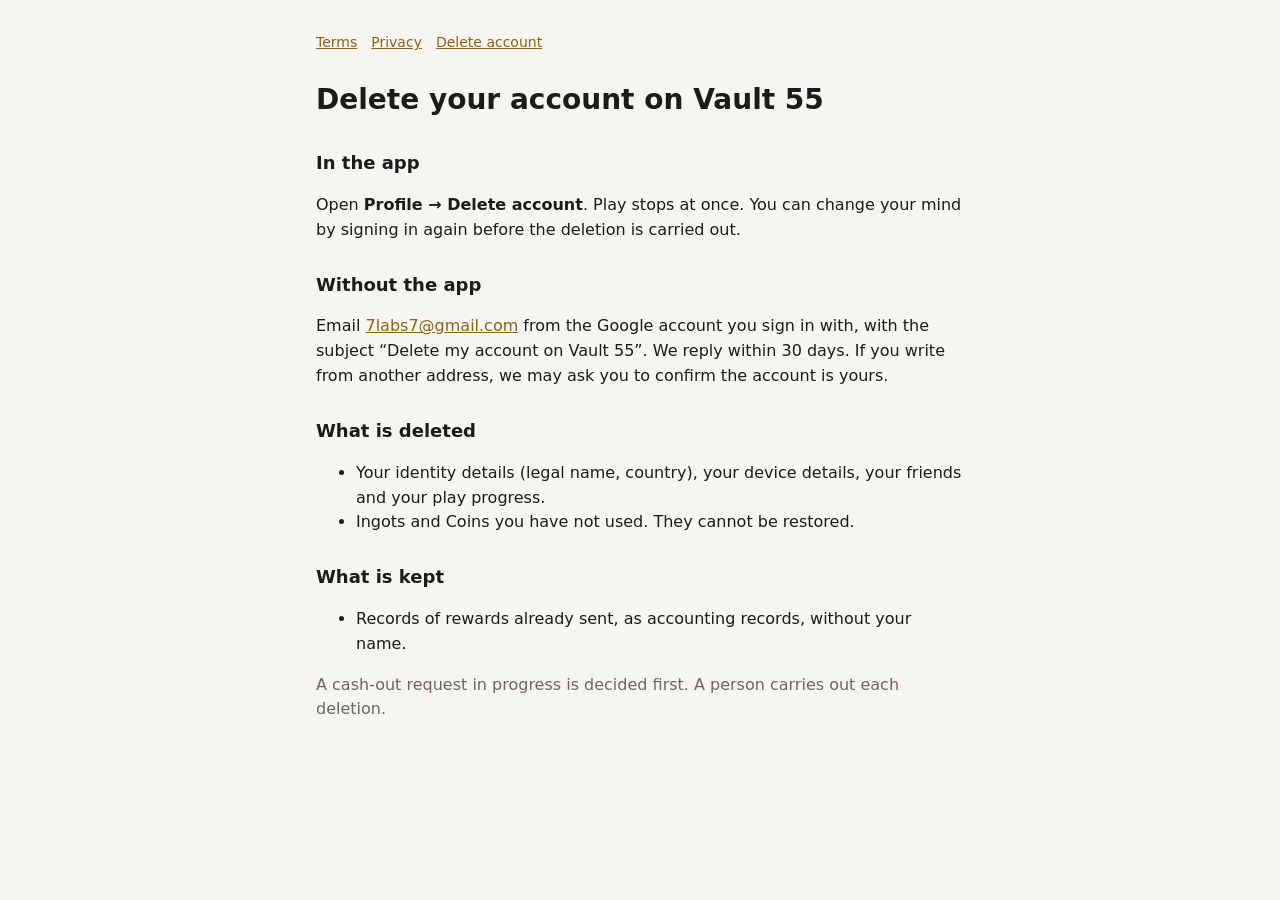
==== delete-account.html @ f18a31ed "Vault 55 website: home, terms, privacy, account deletion" ====
<!doctype html>
<html lang="en">
<head>
  <meta charset="utf-8">
  <meta name="viewport" content="width=device-width, initial-scale=1">
  <title>Delete your account on Vault 55</title>
  <link rel="icon" href="icon.png">
  <link rel="stylesheet" href="site.css">
</head>
<body>
<main>
  <nav><a href="terms.html">Terms</a><a href="privacy.html">Privacy</a><a href="delete-account.html">Delete account</a></nav>
  <h1>Delete your account on Vault 55</h1>

  <h2>In the app</h2>
  <p>Open <strong>Profile → Delete account</strong>. Play stops at once. You can change your mind by signing in again before the deletion is carried out.</p>

  <h2>Without the app</h2>
  <p>Email <a href="mailto:7labs7@gmail.com?subject=Delete%20my%20account%20on%20Vault%2055">7labs7@gmail.com</a> from the Google account you sign in with, with the subject “Delete my account on Vault 55”. We reply within 30 days. If you write from another address, we may ask you to confirm the account is yours.</p>

  <h2>What is deleted</h2>
  <ul>
    <li>Your identity details (legal name, country), your device details, your friends and your play progress.</li>
    <li>Ingots and Coins you have not used. They cannot be restored.</li>
  </ul>
  <h2>What is kept</h2>
  <ul>
    <li>Records of rewards already sent, as accounting records, without your name.</li>
  </ul>
  <p class="muted">A cash-out request in progress is decided first. A person carries out each deletion.</p>
</main>
</body>
</html>
---- site.css ----
:root { --bg: #f6f5f2; --card: #fff; --text: #1c1b19; --muted: #6b675f; --line: #dedbd3; --accent: #8a6412; --bad: #b3261e; --ok: #17794f; }
@media (prefers-color-scheme: dark) { :root { --bg: #14120f; --card: #1f1c18; --text: #f1ece0; --muted: #a9a294; --line: #37322a; --accent: #e7c36a; --bad: #ff8a80; --ok: #58d3a4; } }
* { box-sizing: border-box; }
body { margin: 0; background: var(--bg); color: var(--text); font: 16px/1.55 system-ui, -apple-system, "Segoe UI", sans-serif; }
main { max-width: 680px; margin: 0 auto; padding: 32px 16px 64px; }
h1 { font-size: 28px; margin: 0 0 8px; } h2 { font-size: 18px; margin: 28px 0 4px; }
nav { font-size: 14px; margin-bottom: 24px; } nav a { color: var(--accent); margin-right: 14px; }
.draft { border: 1px solid var(--accent); color: var(--accent); border-radius: 10px; padding: 10px 14px; font-weight: 600; font-size: 14px; }
.muted { color: var(--muted); }
a:focus-visible { outline: 2px solid var(--accent); outline-offset: 2px; }
main a { color: var(--accent); }
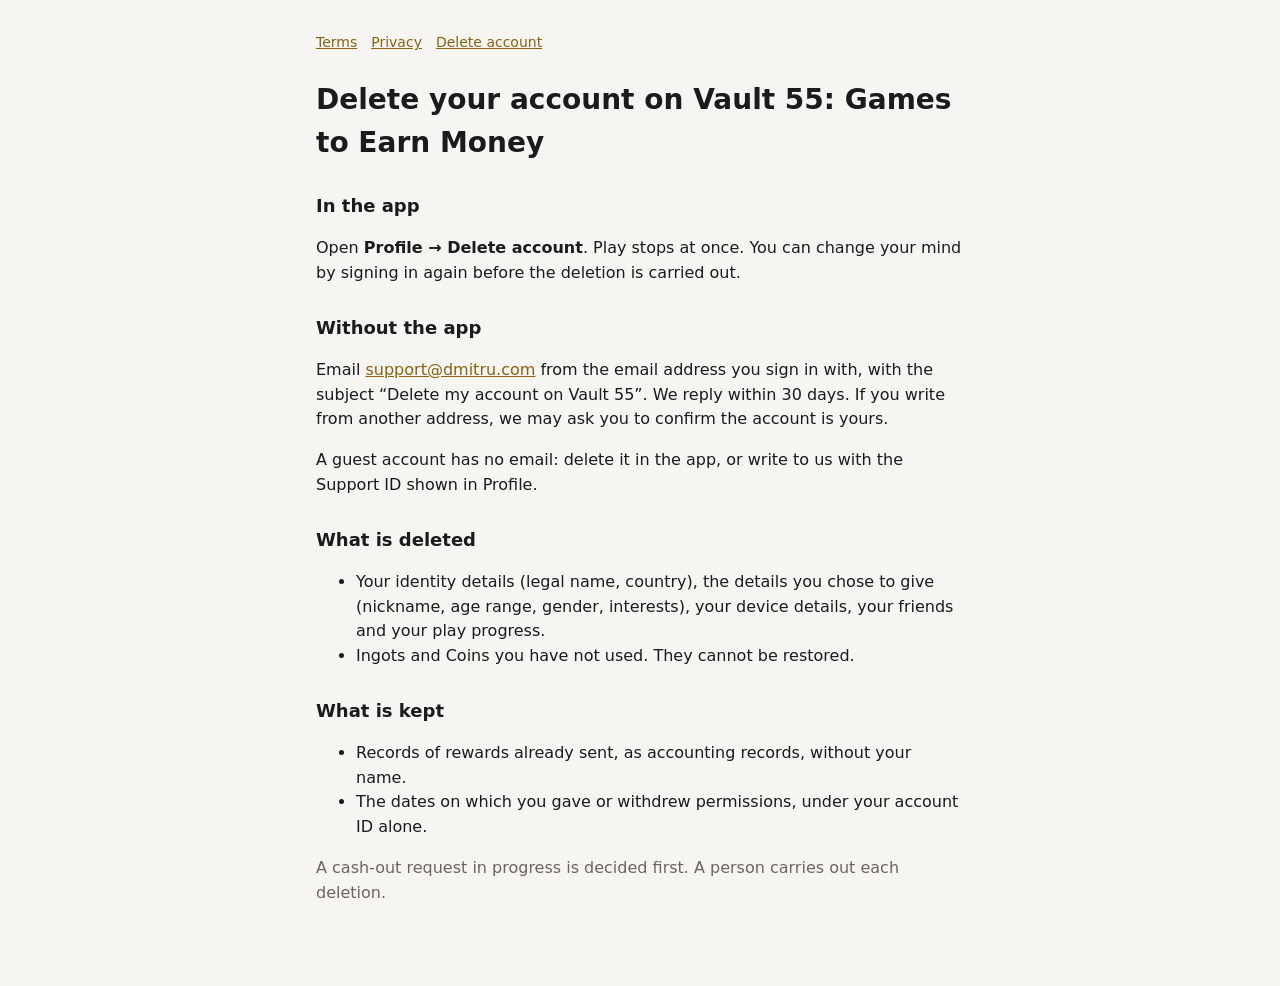
==== commit c5ed80a9: "Terms of 27 November 2026; operator and one contact email on every page New Terms: plain summary, of" ====
--- a/delete-account.html
+++ b/delete-account.html
@@ -3,29 +3,32 @@
 <head>
   <meta charset="utf-8">
   <meta name="viewport" content="width=device-width, initial-scale=1">
-  <title>Delete your account on Vault 55</title>
+  <title>Delete your account on Vault 55: Games to Earn Money</title>
   <link rel="icon" href="icon.png">
   <link rel="stylesheet" href="site.css">
 </head>
 <body>
 <main>
   <nav><a href="terms.html">Terms</a><a href="privacy.html">Privacy</a><a href="delete-account.html">Delete account</a></nav>
-  <h1>Delete your account on Vault 55</h1>
+  <h1>Delete your account on Vault 55: Games to Earn Money</h1>
 
   <h2>In the app</h2>
   <p>Open <strong>Profile → Delete account</strong>. Play stops at once. You can change your mind by signing in again before the deletion is carried out.</p>
 
   <h2>Without the app</h2>
-  <p>Email <a href="mailto:7labs7@gmail.com?subject=Delete%20my%20account%20on%20Vault%2055">7labs7@gmail.com</a> from the Google account you sign in with, with the subject “Delete my account on Vault 55”. We reply within 30 days. If you write from another address, we may ask you to confirm the account is yours.</p>
+  <p>Email <a href="mailto:support@dmitru.com?subject=Delete%20my%20account%20on%20Vault%2055">support@dmitru.com</a> from the email address you sign in with, with the subject “Delete my account on Vault 55”. We reply within 30 days. If you write from another address, we may ask you to confirm the account is yours.</p>
+
+  <p>A guest account has no email: delete it in the app, or write to us with the Support ID shown in Profile.</p>
 
   <h2>What is deleted</h2>
   <ul>
-    <li>Your identity details (legal name, country), your device details, your friends and your play progress.</li>
+    <li>Your identity details (legal name, country), the details you chose to give (nickname, age range, gender, interests), your device details, your friends and your play progress.</li>
     <li>Ingots and Coins you have not used. They cannot be restored.</li>
   </ul>
   <h2>What is kept</h2>
   <ul>
     <li>Records of rewards already sent, as accounting records, without your name.</li>
+    <li>The dates on which you gave or withdrew permissions, under your account ID alone.</li>
   </ul>
   <p class="muted">A cash-out request in progress is decided first. A person carries out each deletion.</p>
 </main>
--- a/site.css
+++ b/site.css
@@ -9,3 +9,6 @@
 .muted { color: var(--muted); }
 a:focus-visible { outline: 2px solid var(--accent); outline-offset: 2px; }
 main a { color: var(--accent); }
+table { width: 100%; border-collapse: collapse; font-size: 14px; margin: 12px 0; }
+th, td { text-align: left; vertical-align: top; padding: 8px 6px; border-bottom: 1px solid var(--line); }
+th { color: var(--muted); font-weight: 600; }
